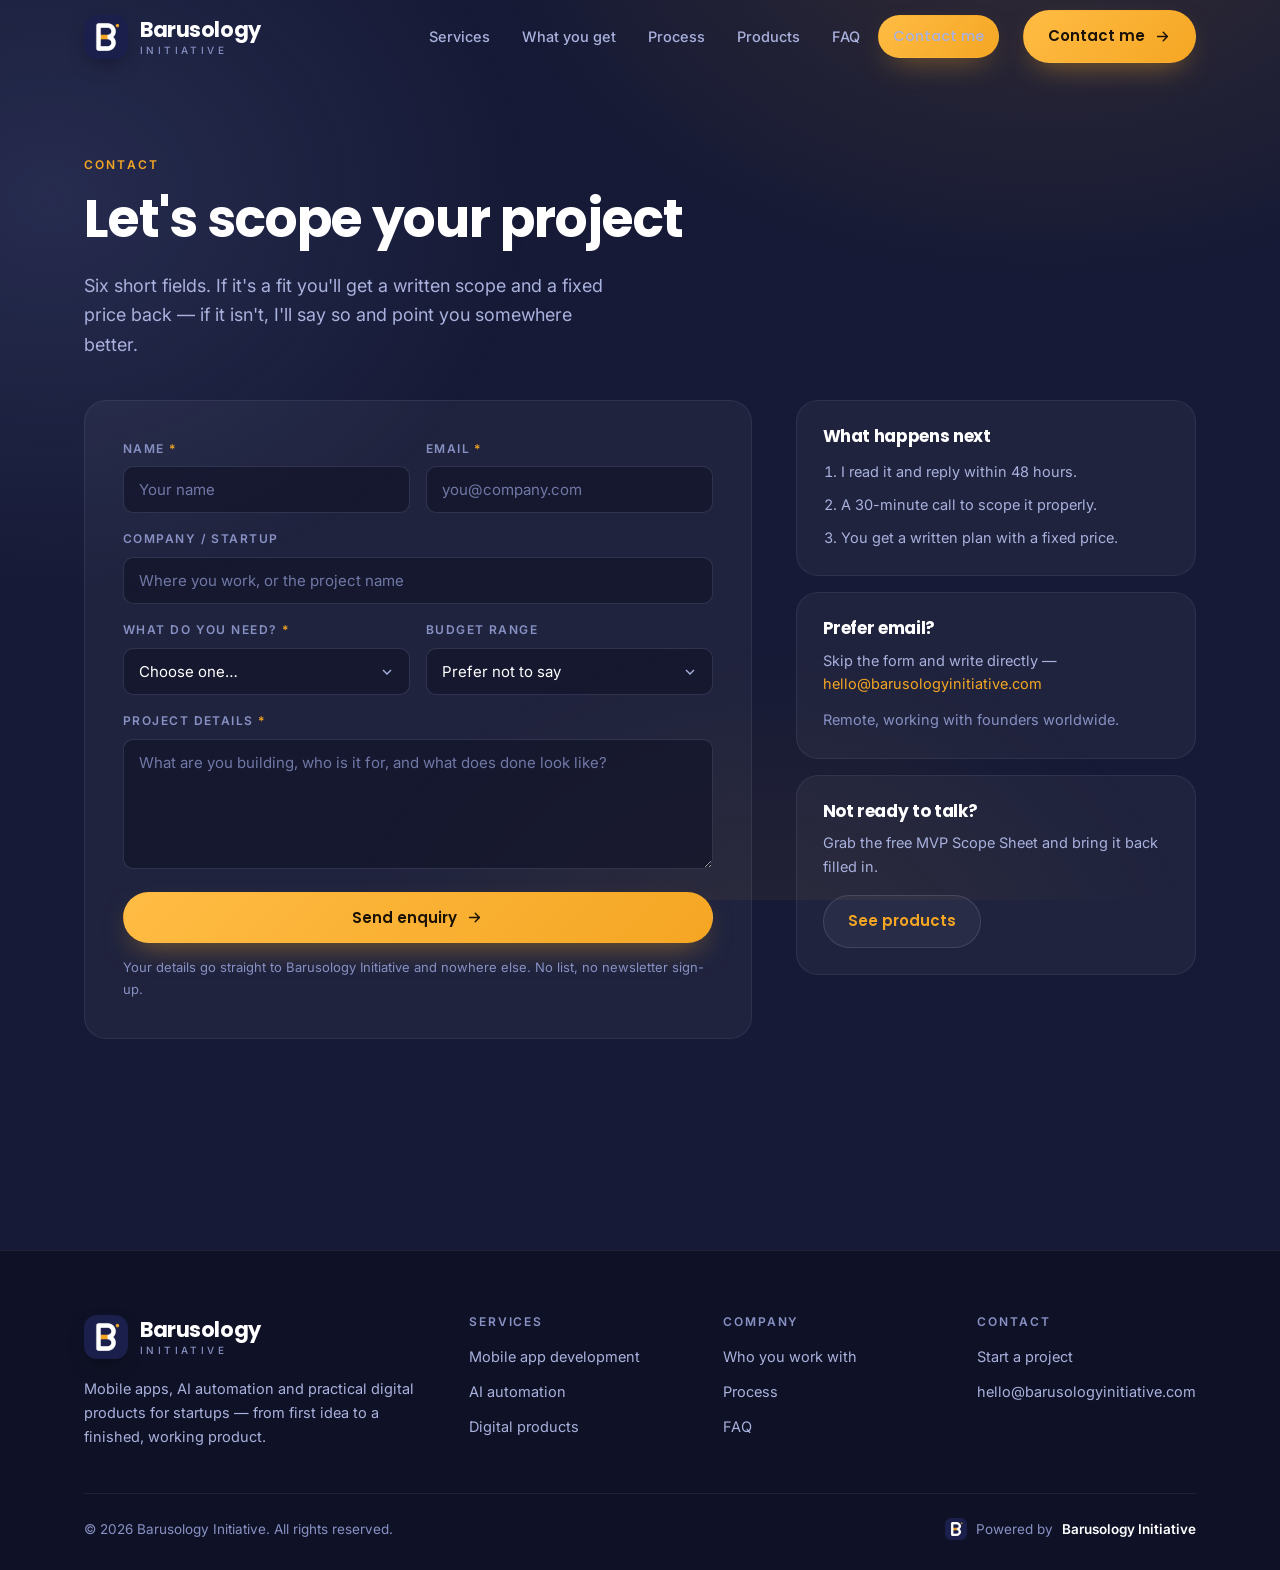
==== contact.html @ 247b2df2 "Add Barusology Initiative marketing site Static HTML/CSS/JS so it can be served from the repo with n" ====
<!doctype html>
<html lang="en">
    <head>
        <meta charset="utf-8" />
        <meta name="viewport" content="width=device-width, initial-scale=1" />
        <title>Contact — Barusology Initiative</title>
        <meta
            name="description"
            content="Tell Barusology Initiative what you're building. Mobile apps, AI automation and digital products — a reply within 48 hours."
        />
        <link rel="icon" type="image/png" sizes="32x32" href="assets/favicon-32.png" />
        <link rel="icon" type="image/png" sizes="64x64" href="assets/favicon-64.png" />
        <link rel="apple-touch-icon" sizes="180x180" href="assets/apple-touch-icon.png" />
        <link rel="preconnect" href="https://fonts.googleapis.com" />
        <link rel="preconnect" href="https://fonts.gstatic.com" crossorigin />
        <link
            href="https://fonts.googleapis.com/css2?family=Poppins:wght@500;600;700&family=Inter:wght@400;500;600&display=swap"
            rel="stylesheet"
        />
        <link rel="stylesheet" href="css/style.css" />
    </head>
    <body>
        <header class="site-header">
            <div class="container header-inner">
                <a class="logo" href="index.html" aria-label="Barusology Initiative home">
                    <span class="logo-mark" aria-hidden="true"></span>
                    <span class="logo-text"><b>Barusology</b><span>Initiative</span></span>
                </a>

                <nav class="nav" id="nav">
                    <a href="index.html#services">Services</a>
                    <a href="index.html#results">What you get</a>
                    <a href="index.html#process">Process</a>
                    <a href="index.html#products">Products</a>
                    <a href="index.html#faq">FAQ</a>
                    <a class="btn btn-primary" href="contact.html">Contact me</a>
                </nav>

                <a class="btn btn-primary header-cta" href="contact.html">
                    Contact me
                    <svg viewBox="0 0 24 24" fill="none" stroke="currentColor" stroke-width="2" stroke-linecap="round" stroke-linejoin="round"><path d="M5 12h14M13 6l6 6-6 6" /></svg>
                </a>

                <button class="nav-toggle" id="nav-toggle" aria-expanded="false" aria-controls="nav" aria-label="Open menu">
                    <svg viewBox="0 0 24 24" fill="none" stroke="currentColor" stroke-width="2" stroke-linecap="round"><path d="M4 7h16M4 12h16M4 17h16" /></svg>
                </button>
            </div>
        </header>

        <main>
            <section class="page-head">
                <div class="container">
                    <span class="kicker">Contact</span>
                    <h1 style="font-size: clamp(32px, 5vw, 52px); margin-top: 14px">
                        Let's scope your project
                    </h1>
                    <p class="hero-sub">
                        Six short fields. If it's a fit you'll get a written scope and a fixed price
                        back — if it isn't, I'll say so and point you somewhere better.
                    </p>
                </div>
            </section>

            <section class="section" style="padding-top: 40px">
                <div class="container contact-grid">
                    <!-- ---------------- form ---------------- -->
                    <div class="form-card reveal">
                        <div class="form-status" id="form-status" role="status" aria-live="polite">
                            <svg viewBox="0 0 24 24" fill="none" stroke="currentColor" stroke-width="2" stroke-linecap="round" stroke-linejoin="round"><circle cx="12" cy="12" r="9" /><path d="M12 8v4M12 16h.01" /></svg>
                            <span></span>
                        </div>

                        <form id="contact-form" novalidate>
                            <div class="field-row">
                                <div class="field">
                                    <label for="name">Name <span class="req">*</span></label>
                                    <input class="input" id="name" name="name" type="text" autocomplete="name" placeholder="Your name" data-required />
                                    <span class="err">Please add your name.</span>
                                </div>
                                <div class="field">
                                    <label for="email">Email <span class="req">*</span></label>
                                    <input class="input" id="email" name="email" type="email" autocomplete="email" placeholder="you@company.com" data-required />
                                    <span class="err">A valid email, so I can reply.</span>
                                </div>
                            </div>

                            <div class="field">
                                <label for="company">Company / startup</label>
                                <input class="input" id="company" name="company" type="text" autocomplete="organization" placeholder="Where you work, or the project name" />
                            </div>

                            <div class="field-row">
                                <div class="field">
                                    <label for="service">What do you need? <span class="req">*</span></label>
                                    <select class="select" id="service" name="service" data-required>
                                        <option value="">Choose one…</option>
                                        <option>Mobile app development</option>
                                        <option>AI automation</option>
                                        <option>Digital product (guide / template)</option>
                                        <option>More than one of these</option>
                                        <option>Something else</option>
                                    </select>
                                    <span class="err">Pick the closest match.</span>
                                </div>
                                <div class="field">
                                    <label for="budget">Budget range</label>
                                    <select class="select" id="budget" name="budget">
                                        <option value="">Prefer not to say</option>
                                        <option>Under $2k</option>
                                        <option>$2k – $5k</option>
                                        <option>$5k – $15k</option>
                                        <option>$15k+</option>
                                    </select>
                                </div>
                            </div>

                            <div class="field">
                                <label for="message">Project details <span class="req">*</span></label>
                                <textarea class="textarea" id="message" name="message" placeholder="What are you building, who is it for, and what does done look like?" data-required></textarea>
                                <span class="err">A few sentences is plenty.</span>
                            </div>

                            <button class="btn btn-primary" type="submit" style="width: 100%; justify-content: center">
                                Send enquiry
                                <svg viewBox="0 0 24 24" fill="none" stroke="currentColor" stroke-width="2" stroke-linecap="round" stroke-linejoin="round"><path d="M5 12h14M13 6l6 6-6 6" /></svg>
                            </button>

                            <p class="form-note">
                                Your details go straight to Barusology Initiative and nowhere else.
                                No list, no newsletter sign-up.
                            </p>
                        </form>
                    </div>

                    <!-- ---------------- aside ---------------- -->
                    <aside>
                        <div class="aside-card reveal" style="--d: .08s">
                            <h3>What happens next</h3>
                            <ol>
                                <li>I read it and reply within 48 hours.</li>
                                <li>A 30-minute call to scope it properly.</li>
                                <li>You get a written plan with a fixed price.</li>
                            </ol>
                        </div>

                        <div class="aside-card reveal" style="--d: .16s">
                            <h3>Prefer email?</h3>
                            <p style="font-size: 14.5px; margin-top: 10px">
                                Skip the form and write directly —
                                <a href="mailto:hello@barusologyinitiative.com">hello@barusologyinitiative.com</a>
                            </p>
                            <p style="font-size: 14.5px; margin-top: 12px; color: var(--ink-3)">
                                Remote, working with founders worldwide.
                            </p>
                        </div>

                        <div class="aside-card reveal" style="--d: .24s">
                            <h3>Not ready to talk?</h3>
                            <p style="font-size: 14.5px; margin-top: 10px">
                                Grab the free MVP Scope Sheet and bring it back filled in.
                            </p>
                            <a class="btn btn-ghost" href="index.html#products" style="margin-top: 16px">See products</a>
                        </div>
                    </aside>
                </div>
            </section>
        </main>

        <footer class="site-footer">
            <div class="container">
                <div class="footer-grid">
                    <div class="footer-brand">
                        <a class="logo" href="index.html">
                            <span class="logo-mark" aria-hidden="true"></span>
                            <span class="logo-text"><b>Barusology</b><span>Initiative</span></span>
                        </a>
                        <p>
                            Mobile apps, AI automation and practical digital products for startups —
                            from first idea to a finished, working product.
                        </p>
                    </div>

                    <div class="footer-col">
                        <h4>Services</h4>
                        <ul>
                            <li><a href="index.html#services">Mobile app development</a></li>
                            <li><a href="index.html#services">AI automation</a></li>
                            <li><a href="index.html#products">Digital products</a></li>
                        </ul>
                    </div>

                    <div class="footer-col">
                        <h4>Company</h4>
                        <ul>
                            <li><a href="index.html#founder">Who you work with</a></li>
                            <li><a href="index.html#process">Process</a></li>
                            <li><a href="index.html#faq">FAQ</a></li>
                        </ul>
                    </div>

                    <div class="footer-col">
                        <h4>Contact</h4>
                        <ul>
                            <li><a href="contact.html">Start a project</a></li>
                            <li><a href="mailto:hello@barusologyinitiative.com">hello@barusologyinitiative.com</a></li>
                        </ul>
                    </div>
                </div>

                <div class="footer-bottom">
                    <span>© <span data-year>2026</span> Barusology Initiative. All rights reserved.</span>
                    <span class="powered">
                        <i aria-hidden="true"></i>
                        Powered by <b>Barusology Initiative</b>
                    </span>
                </div>
            </div>
        </footer>

        <script type="module" src="js/main.js"></script>
    </body>
</html>
---- css/style.css ----
/* ============================================================
   Barusology Initiative — design system
   Palette derived from the brand art:
   navy field + amber accent chips + periwinkle secondary text.
   ============================================================ */

:root {
    /* fields */
    --navy-950: #0f1226;
    --navy-900: #161a36;
    --navy-850: #1c2144;
    --navy-800: #252b57;

    /* ink — ink-3 is tuned to clear WCAG AA (5.1:1) on the lightest navy
       surface, not just the page background */
    --ink-1: #ffffff;
    --ink-2: #a9b1dd;
    --ink-3: #8891c4;

    /* brand accent */
    --amber: #f5a623;
    --amber-400: #ffbc44;
    --amber-ink: #1b1206;

    /* surfaces & lines */
    --glass: rgba(255, 255, 255, 0.045);
    --glass-2: rgba(255, 255, 255, 0.075);
    --line: rgba(169, 177, 221, 0.18);
    --line-soft: rgba(169, 177, 221, 0.1);

    /* type */
    --display: "Poppins", "Segoe UI", sans-serif;
    --body: "Inter", "Segoe UI", sans-serif;

    /* geometry */
    --maxw: 1160px;
    --r-sm: 10px;
    --r: 16px;
    --r-lg: 22px;
    --ease: cubic-bezier(0.16, 1, 0.3, 1);
    --shadow: 0 30px 70px -34px rgba(0, 0, 0, 0.75);
    --header-h: 74px;
}

* {
    box-sizing: border-box;
}

html {
    scroll-behavior: smooth;
    scroll-padding-top: calc(var(--header-h) + 24px);
    /* on <html> rather than <body>: overflow on body turns it into its own
       scroll container and breaks window.scrollTo / scroll-behavior */
    overflow-x: hidden;
}

body {
    margin: 0;
    background: var(--navy-900);
    color: var(--ink-2);
    font-family: var(--body);
    font-size: 16px;
    line-height: 1.65;
    -webkit-font-smoothing: antialiased;
}

/* ambient field: two soft amber/periwinkle blooms, fixed behind everything */
body::before {
    content: "";
    position: fixed;
    inset: 0;
    z-index: 0;
    pointer-events: none;
    background:
        radial-gradient(
            58rem 40rem at 82% -12%,
            rgba(245, 166, 35, 0.13),
            transparent 62%
        ),
        radial-gradient(
            50rem 42rem at 4% 22%,
            rgba(107, 118, 181, 0.2),
            transparent 60%
        ),
        radial-gradient(
            44rem 34rem at 60% 108%,
            rgba(245, 166, 35, 0.07),
            transparent 62%
        );
}

main,
header,
footer {
    position: relative;
    z-index: 1;
}

h1,
h2,
h3,
h4 {
    font-family: var(--display);
    color: var(--ink-1);
    font-weight: 700;
    letter-spacing: -0.02em;
    line-height: 1.12;
    margin: 0;
}

p {
    margin: 0;
}

a {
    color: inherit;
    text-decoration: none;
}

img {
    display: block;
    max-width: 100%;
}

.container {
    width: 100%;
    max-width: var(--maxw);
    margin-inline: auto;
    padding-inline: 24px;
}

.kicker {
    font-family: var(--body);
    font-size: 12px;
    font-weight: 600;
    letter-spacing: 0.18em;
    text-transform: uppercase;
    color: var(--amber);
}

.section {
    padding-block: clamp(72px, 9vw, 116px);
}

.section-head {
    max-width: 640px;
    margin-bottom: clamp(36px, 5vw, 56px);
}

.section-head h2 {
    font-size: clamp(28px, 4.4vw, 42px);
    margin-top: 14px;
}

.section-head p {
    margin-top: 16px;
    font-size: 17px;
}

.rule {
    width: 56px;
    height: 4px;
    border-radius: 99px;
    background: linear-gradient(90deg, var(--amber), var(--amber-400));
    margin-top: 22px;
}

/* ---------------- buttons ---------------- */
.btn {
    display: inline-flex;
    align-items: center;
    gap: 9px;
    font-family: var(--display);
    font-weight: 600;
    font-size: 15px;
    padding: 13px 24px;
    border-radius: 99px;
    border: 1px solid transparent;
    cursor: pointer;
    transition:
        transform 0.25s var(--ease),
        box-shadow 0.25s var(--ease),
        background 0.25s var(--ease),
        border-color 0.25s var(--ease);
    white-space: nowrap;
}

.btn-primary {
    background: linear-gradient(135deg, var(--amber-400), var(--amber));
    color: var(--amber-ink);
    box-shadow: 0 12px 30px -12px rgba(245, 166, 35, 0.55);
}

.btn-primary:hover {
    transform: translateY(-2px);
    box-shadow: 0 18px 40px -14px rgba(245, 166, 35, 0.7);
}

.btn-ghost {
    background: var(--glass);
    color: var(--ink-1);
    border-color: var(--line);
}

.btn-ghost:hover {
    background: var(--glass-2);
    border-color: rgba(169, 177, 221, 0.34);
    transform: translateY(-2px);
}

.btn svg {
    width: 17px;
    height: 17px;
}

/* ---------------- header ---------------- */
.site-header {
    position: sticky;
    top: 0;
    z-index: 60;
    height: var(--header-h);
    display: flex;
    align-items: center;
    border-bottom: 1px solid transparent;
    transition:
        background 0.3s var(--ease),
        border-color 0.3s var(--ease),
        backdrop-filter 0.3s var(--ease);
}

.site-header.is-stuck {
    background: rgba(22, 26, 54, 0.82);
    backdrop-filter: blur(16px);
    border-bottom-color: var(--line-soft);
}

.header-inner {
    display: flex;
    align-items: center;
    gap: 24px;
    width: 100%;
}

/* logo lockup — mirrors the banner: white tile mark + white wordmark */
.logo {
    display: flex;
    align-items: center;
    gap: 12px;
    margin-right: auto;
}

.logo-mark {
    width: 44px;
    height: 44px;
    border-radius: 13px;
    /* logo-tile.png is pre-cropped to the navy tile with transparent corners
       (assets/icon-512.png has a white field that would show in a tab) */
    background: url("../assets/logo-tile.png") center / cover no-repeat;
    box-shadow: 0 8px 22px -10px rgba(0, 0, 0, 0.7);
    flex-shrink: 0;
}

.logo-text {
    display: flex;
    flex-direction: column;
    line-height: 1;
}

.logo-text b {
    font-family: var(--display);
    font-size: 21px;
    font-weight: 700;
    color: var(--ink-1);
    letter-spacing: -0.02em;
}

.logo-text span {
    font-size: 10px;
    font-weight: 500;
    letter-spacing: 0.34em;
    text-transform: uppercase;
    color: var(--ink-3);
    margin-top: 5px;
}

.nav {
    display: flex;
    align-items: center;
    gap: 4px;
}

.nav a {
    position: relative;
    padding: 9px 14px;
    font-size: 14.5px;
    font-weight: 500;
    color: var(--ink-2);
    border-radius: 99px;
    transition: color 0.2s ease;
}

.nav a:hover {
    color: var(--ink-1);
}

.nav a::after {
    content: "";
    position: absolute;
    left: 14px;
    right: 14px;
    bottom: 3px;
    height: 2px;
    border-radius: 99px;
    background: var(--amber);
    transform: scaleX(0);
    transform-origin: left;
    transition: transform 0.3s var(--ease);
}

.nav a:hover::after {
    transform: scaleX(1);
}

.nav-toggle {
    display: none;
    width: 44px;
    height: 44px;
    border-radius: var(--r-sm);
    background: var(--glass);
    border: 1px solid var(--line);
    color: var(--ink-1);
    cursor: pointer;
    align-items: center;
    justify-content: center;
}

.nav-toggle svg {
    width: 20px;
    height: 20px;
}

/* ---------------- hero ---------------- */
.hero {
    padding-top: clamp(48px, 6vw, 76px);
    padding-bottom: clamp(64px, 7vw, 96px);
}

.hero-grid {
    display: grid;
    grid-template-columns: 1.08fr 0.92fr;
    gap: clamp(32px, 5vw, 64px);
    align-items: center;
}

.hero h1 {
    font-size: clamp(34px, 5.4vw, 58px);
    margin-top: 20px;
}

.hero-sub {
    font-size: 18px;
    max-width: 34rem;
    margin-top: 22px;
}

.hero-cta {
    display: flex;
    flex-wrap: wrap;
    gap: 12px;
    margin-top: 32px;
}

.hero-trust {
    display: flex;
    flex-wrap: wrap;
    gap: 10px 22px;
    margin-top: 34px;
    padding-top: 26px;
    border-top: 1px solid var(--line-soft);
    font-size: 13.5px;
    color: var(--ink-3);
}

.hero-trust span {
    display: inline-flex;
    align-items: center;
    gap: 8px;
}

.hero-trust svg {
    width: 15px;
    height: 15px;
    color: var(--amber);
    flex-shrink: 0;
}

/* hero right column — the banner's stacked-card motif, rebuilt live */
.hero-stack {
    display: flex;
    flex-direction: column;
    gap: 16px;
}

.stack-card {
    display: flex;
    align-items: center;
    gap: 18px;
    padding: 20px 22px;
    border-radius: var(--r);
    background: var(--glass);
    border: 1px solid var(--line-soft);
    backdrop-filter: blur(10px);
    transition:
        transform 0.35s var(--ease),
        border-color 0.35s var(--ease),
        background 0.35s var(--ease);
}

.stack-card:hover {
    transform: translateX(6px);
    border-color: rgba(245, 166, 35, 0.4);
    background: var(--glass-2);
}

.chip {
    width: 48px;
    height: 48px;
    border-radius: 50%;
    display: grid;
    place-items: center;
    background: linear-gradient(140deg, var(--amber-400), var(--amber));
    color: var(--amber-ink);
    flex-shrink: 0;
    box-shadow: 0 10px 24px -12px rgba(245, 166, 35, 0.8);
}

.chip svg {
    width: 22px;
    height: 22px;
}

.stack-card h3 {
    font-size: 17px;
}

.stack-card p {
    font-size: 14px;
    color: var(--ink-3);
    margin-top: 3px;
}

/* ---------------- animated headline ---------------- */
.line {
    display: block;
    overflow: hidden;
}

.line > i {
    display: block;
    font-style: normal;
    transform: translateY(105%);
    animation: line-in 0.62s var(--ease) forwards;
}

.line:nth-child(2) > i {
    animation-delay: 0.09s;
}
.line:nth-child(3) > i {
    animation-delay: 0.18s;
}

@keyframes line-in {
    to {
        transform: translateY(0);
    }
}

/* the three service phrases the amber sweeps through, in turn */
.hl {
    background-image: linear-gradient(
        100deg,
        var(--hl-idle) 0%,
        var(--hl-idle) 40%,
        var(--amber) 48%,
        var(--amber-400) 53%,
        var(--hl-idle) 61%,
        var(--hl-idle) 100%
    );
    background-size: 240% 100%;
    background-position: 130% 0;
    -webkit-background-clip: text;
    background-clip: text;
    color: transparent;
    animation: sweep 8.4s var(--ease) infinite;
    animation-delay: var(--sweep-delay, 0s);
}

@keyframes sweep {
    0%,
    6% {
        background-position: 130% 0;
    }
    30%,
    100% {
        background-position: -60% 0;
    }
}

.hl-1 {
    --sweep-delay: 0.9s;
    --hl-idle: #dfe4ff;
}
.hl-2 {
    --sweep-delay: 3.7s;
    --hl-idle: #dfe4ff;
}
.hl-3 {
    --sweep-delay: 6.1s;
    --hl-idle: #dfe4ff;
}

/* ---------------- cards / grids ---------------- */
.grid-3 {
    display: grid;
    grid-template-columns: repeat(3, 1fr);
    gap: 20px;
}

.card {
    position: relative;
    padding: 30px 28px;
    border-radius: var(--r-lg);
    background: var(--glass);
    border: 1px solid var(--line-soft);
    overflow: hidden;
    transition:
        transform 0.4s var(--ease),
        border-color 0.4s var(--ease),
        background 0.4s var(--ease);
}

/* amber wash that follows the cursor, like the iexpenses spotlight */
.card::before {
    content: "";
    position: absolute;
    inset: -1px;
    background: radial-gradient(
        20rem 20rem at var(--spot-x, 50%) var(--spot-y, 0%),
        rgba(245, 166, 35, 0.14),
        transparent 62%
    );
    opacity: 0;
    transition: opacity 0.35s ease;
    pointer-events: none;
}

.card:hover {
    transform: translateY(-6px);
    border-color: rgba(245, 166, 35, 0.34);
    background: var(--glass-2);
}

.card:hover::before {
    opacity: 1;
}

.card > * {
    position: relative;
}

.card h3 {
    font-size: 20px;
    margin-top: 20px;
}

.card p {
    margin-top: 12px;
    font-size: 15px;
}

.card ul {
    list-style: none;
    padding: 0;
    margin: 20px 0 0;
    display: grid;
    gap: 9px;
    font-size: 14.5px;
}

.card ul li {
    display: flex;
    gap: 10px;
    align-items: flex-start;
    color: var(--ink-2);
}

.card ul svg {
    width: 16px;
    height: 16px;
    color: var(--amber);
    flex-shrink: 0;
    margin-top: 4px;
}

/* ---------------- results ---------------- */
.results {
    background: var(--navy-850);
    border-block: 1px solid var(--line-soft);
}

.grid-4 {
    display: grid;
    grid-template-columns: repeat(4, 1fr);
    gap: 20px;
}

.stat {
    padding: 26px 24px;
    border-radius: var(--r);
    background: rgba(255, 255, 255, 0.03);
    border: 1px solid var(--line-soft);
}

.stat b {
    display: block;
    font-family: var(--display);
    font-size: clamp(32px, 4vw, 44px);
    font-weight: 700;
    color: var(--amber);
    line-height: 1;
    font-variant-numeric: tabular-nums;
}

.stat span {
    display: block;
    margin-top: 12px;
    font-size: 14.5px;
    color: var(--ink-2);
}

/* ---------------- founder ---------------- */
.founder-grid {
    display: grid;
    grid-template-columns: 300px 1fr;
    gap: clamp(28px, 4vw, 52px);
    align-items: center;
}

.portrait {
    aspect-ratio: 4 / 5;
    border-radius: var(--r-lg);
    background:
        linear-gradient(160deg, rgba(245, 166, 35, 0.22), transparent 58%),
        var(--navy-800);
    border: 1px solid var(--line);
    display: grid;
    place-items: center;
    position: relative;
    overflow: hidden;
}

.portrait b {
    font-family: var(--display);
    font-size: 62px;
    color: rgba(255, 255, 255, 0.9);
    letter-spacing: -0.03em;
}

.portrait small {
    position: absolute;
    bottom: 16px;
    font-size: 11px;
    letter-spacing: 0.12em;
    text-transform: uppercase;
    color: var(--ink-3);
}

.founder-grid h2 {
    font-size: clamp(26px, 3.6vw, 38px);
    margin-top: 14px;
}

.founder-grid blockquote {
    margin: 22px 0 0;
    padding-left: 20px;
    border-left: 3px solid var(--amber);
    font-size: 16.5px;
    color: var(--ink-1);
    font-style: italic;
}

/* ---------------- process ---------------- */
.steps {
    display: grid;
    grid-template-columns: repeat(3, 1fr);
    gap: 20px;
    counter-reset: step;
}

.step {
    padding: 28px 26px;
    border-radius: var(--r-lg);
    border: 1px solid var(--line-soft);
    background: var(--glass);
    position: relative;
}

.step b {
    display: inline-grid;
    place-items: center;
    width: 42px;
    height: 42px;
    border-radius: 12px;
    font-family: var(--display);
    font-size: 16px;
    color: var(--amber);
    background: rgba(245, 166, 35, 0.12);
    border: 1px solid rgba(245, 166, 35, 0.3);
}

.step h3 {
    font-size: 19px;
    margin-top: 18px;
}

.step p {
    margin-top: 10px;
    font-size: 15px;
}

/* ---------------- products ---------------- */
.product .top {
    display: flex;
    align-items: center;
    justify-content: space-between;
    gap: 14px;
}

.badge {
    font-size: 11px;
    font-weight: 600;
    letter-spacing: 0.1em;
    text-transform: uppercase;
    padding: 5px 11px;
    border-radius: 99px;
    color: var(--amber);
    background: rgba(245, 166, 35, 0.12);
    border: 1px solid rgba(245, 166, 35, 0.28);
}

.price {
    font-family: var(--display);
    font-size: 22px;
    font-weight: 700;
    color: var(--ink-1);
}

.price s {
    font-size: 14px;
    font-weight: 400;
    color: var(--ink-3);
    margin-left: 6px;
}

/* ---------------- faq ---------------- */
.faq {
    max-width: 780px;
    margin-inline: auto;
    display: grid;
    gap: 12px;
}

details {
    border-radius: var(--r);
    background: var(--glass);
    border: 1px solid var(--line-soft);
    overflow: hidden;
    transition: border-color 0.25s ease;
}

details[open] {
    border-color: rgba(245, 166, 35, 0.32);
}

summary {
    list-style: none;
    cursor: pointer;
    padding: 20px 22px;
    display: flex;
    align-items: center;
    justify-content: space-between;
    gap: 18px;
    font-family: var(--display);
    font-weight: 600;
    font-size: 16px;
    color: var(--ink-1);
}

summary::-webkit-details-marker {
    display: none;
}

summary svg {
    width: 18px;
    height: 18px;
    color: var(--amber);
    flex-shrink: 0;
    transition: transform 0.3s var(--ease);
}

details[open] summary svg {
    transform: rotate(45deg);
}

.faq-body {
    padding: 0 22px 22px;
    font-size: 15.5px;
}

/* ---------------- cta band ---------------- */
.cta-band {
    border-radius: var(--r-lg);
    padding: clamp(34px, 5vw, 56px);
    text-align: center;
    background:
        radial-gradient(
            40rem 20rem at 50% 0%,
            rgba(245, 166, 35, 0.16),
            transparent 70%
        ),
        var(--navy-850);
    border: 1px solid var(--line);
}

.cta-band h2 {
    font-size: clamp(26px, 4vw, 40px);
}

.cta-band p {
    margin: 16px auto 0;
    max-width: 34rem;
}

.cta-band .btn {
    margin-top: 28px;
}

/* ---------------- footer ---------------- */
.site-footer {
    margin-top: clamp(64px, 8vw, 96px);
    border-top: 1px solid var(--line-soft);
    background: var(--navy-950);
    padding: clamp(44px, 6vw, 64px) 0 30px;
}

.footer-grid {
    display: grid;
    grid-template-columns: 1.6fr 1fr 1fr 1fr;
    gap: 36px;
}

.footer-brand p {
    margin-top: 18px;
    font-size: 14.5px;
    max-width: 22rem;
}

.footer-col h4 {
    font-family: var(--body);
    font-size: 12px;
    font-weight: 600;
    letter-spacing: 0.16em;
    text-transform: uppercase;
    color: var(--ink-3);
}

.footer-col ul {
    list-style: none;
    padding: 0;
    margin: 16px 0 0;
    display: grid;
    gap: 11px;
    font-size: 14.5px;
}

.footer-col a:hover {
    color: var(--amber);
}

.footer-bottom {
    margin-top: 44px;
    padding-top: 24px;
    border-top: 1px solid var(--line-soft);
    display: flex;
    flex-wrap: wrap;
    align-items: center;
    justify-content: space-between;
    gap: 14px;
    font-size: 13.5px;
    color: var(--ink-3);
}

/* the required attribution line */
.powered {
    display: inline-flex;
    align-items: center;
    gap: 9px;
}

.powered i {
    width: 22px;
    height: 22px;
    border-radius: 6px;
    background: url("../assets/logo-tile.png") center / cover no-repeat;
    font-style: normal;
}

.powered b {
    color: var(--ink-1);
    font-weight: 600;
}

/* ---------------- contact page ---------------- */
.page-head {
    padding-top: clamp(48px, 6vw, 76px);
}

.contact-grid {
    display: grid;
    grid-template-columns: 1.25fr 0.75fr;
    gap: clamp(24px, 4vw, 44px);
    align-items: start;
}

.form-card {
    padding: clamp(26px, 4vw, 38px);
    border-radius: var(--r-lg);
    background: var(--glass);
    border: 1px solid var(--line-soft);
}

.field-row {
    display: grid;
    grid-template-columns: 1fr 1fr;
    gap: 16px;
}

.field {
    display: block;
    margin-bottom: 16px;
}

.field label {
    display: block;
    font-size: 12px;
    font-weight: 600;
    letter-spacing: 0.12em;
    text-transform: uppercase;
    color: var(--ink-3);
    margin-bottom: 8px;
}

.field .req {
    color: var(--amber);
}

.input,
.select,
.textarea {
    width: 100%;
    padding: 13px 15px;
    border-radius: var(--r-sm);
    background: rgba(15, 18, 38, 0.6);
    border: 1px solid var(--line);
    color: var(--ink-1);
    font-family: var(--body);
    font-size: 15px;
    transition:
        border-color 0.2s ease,
        box-shadow 0.2s ease;
}

.textarea {
    min-height: 130px;
    resize: vertical;
}

.input:focus,
.select:focus,
.textarea:focus {
    outline: none;
    border-color: var(--amber);
    box-shadow: 0 0 0 3px rgba(245, 166, 35, 0.16);
}

.input::placeholder,
.textarea::placeholder {
    color: rgba(136, 145, 196, 0.8);
}

.select {
    appearance: none;
    background-image: url("data:image/svg+xml,%3Csvg xmlns='http://www.w3.org/2000/svg' viewBox='0 0 24 24' fill='none' stroke='%23a9b1dd' stroke-width='2'%3E%3Cpath d='M6 9l6 6 6-6'/%3E%3C/svg%3E");
    background-repeat: no-repeat;
    background-position: right 14px center;
    background-size: 16px;
    padding-right: 40px;
}

.field.invalid .input,
.field.invalid .select,
.field.invalid .textarea {
    border-color: #ff6b8a;
}

.err {
    display: none;
    margin-top: 6px;
    font-size: 12.5px;
    color: #ff9ab0;
}

.field.invalid .err {
    display: block;
}

.form-note {
    margin-top: 14px;
    font-size: 13px;
    color: var(--ink-3);
}

/* status banner shown after submit */
.form-status {
    display: none;
    gap: 12px;
    align-items: flex-start;
    margin-bottom: 22px;
    padding: 15px 17px;
    border-radius: var(--r-sm);
    font-size: 14.5px;
    border: 1px solid;
}

.form-status.show {
    display: flex;
}

.form-status.ok {
    color: #8ff0c4;
    background: rgba(0, 255, 157, 0.07);
    border-color: rgba(0, 255, 157, 0.28);
}

.form-status.warn {
    color: #ffd79a;
    background: rgba(245, 166, 35, 0.08);
    border-color: rgba(245, 166, 35, 0.3);
}

.form-status.bad {
    color: #ffb3c4;
    background: rgba(255, 107, 138, 0.08);
    border-color: rgba(255, 107, 138, 0.3);
}

.form-status svg {
    width: 18px;
    height: 18px;
    flex-shrink: 0;
    margin-top: 2px;
}

.is-busy .btn-primary {
    opacity: 0.65;
    pointer-events: none;
}

.aside-card {
    padding: 26px;
    border-radius: var(--r-lg);
    background: var(--glass);
    border: 1px solid var(--line-soft);
    margin-bottom: 16px;
}

.aside-card h3 {
    font-size: 17px;
}

.aside-card ol {
    margin: 14px 0 0;
    padding-left: 18px;
    font-size: 14.5px;
    display: grid;
    gap: 9px;
}

.aside-card a {
    color: var(--amber);
}

.aside-card a:hover {
    text-decoration: underline;
}

/* ---------------- scroll reveal ---------------- */
.reveal {
    opacity: 0;
    transform: translateY(22px);
    transition:
        opacity 0.7s var(--ease),
        transform 0.7s var(--ease);
    transition-delay: var(--d, 0s);
}

.reveal.in {
    opacity: 1;
    transform: none;
}

/* ---------------- responsive ---------------- */
@media (max-width: 1000px) {
    .hero-grid,
    .contact-grid {
        grid-template-columns: 1fr;
    }
    .grid-4 {
        grid-template-columns: repeat(2, 1fr);
    }
    .footer-grid {
        grid-template-columns: 1fr 1fr;
        gap: 30px;
    }
    .founder-grid {
        grid-template-columns: 220px 1fr;
    }
}

@media (max-width: 760px) {
    .nav {
        position: fixed;
        inset: var(--header-h) 0 auto 0;
        flex-direction: column;
        align-items: stretch;
        gap: 2px;
        padding: 16px 24px 24px;
        background: rgba(15, 18, 38, 0.97);
        backdrop-filter: blur(18px);
        border-bottom: 1px solid var(--line);
        transform: translateY(-12px);
        opacity: 0;
        visibility: hidden;
        transition:
            opacity 0.25s var(--ease),
            transform 0.25s var(--ease),
            visibility 0.25s;
    }
    .nav.open {
        opacity: 1;
        visibility: visible;
        transform: none;
    }
    .nav a {
        padding: 13px 8px;
        font-size: 16px;
        border-bottom: 1px solid var(--line-soft);
        border-radius: 0;
    }
    .nav a::after {
        display: none;
    }
    .nav .btn {
        margin-top: 14px;
        justify-content: center;
    }
    .header-cta {
        display: none;
    }
    .nav-toggle {
        display: grid;
    }
    .grid-3,
    .steps {
        grid-template-columns: 1fr;
    }
    .field-row {
        grid-template-columns: 1fr;
        gap: 0;
    }
    .founder-grid {
        grid-template-columns: 1fr;
    }
    .portrait {
        max-width: 220px;
    }
}

@media (max-width: 520px) {
    .grid-4 {
        grid-template-columns: 1fr;
    }
    .footer-grid {
        grid-template-columns: 1fr;
    }
    .logo-text b {
        font-size: 18px;
    }
}

/* ---------------- reduced motion ---------------- */
@media (prefers-reduced-motion: reduce) {
    html {
        scroll-behavior: auto;
    }
    .line > i {
        transform: none;
        animation: none;
    }
    .hl {
        animation: none;
        background: none;
        -webkit-background-clip: border-box;
        background-clip: border-box;
        color: #dfe4ff;
    }
    .reveal {
        opacity: 1;
        transform: none;
        transition: none;
    }
    * {
        transition-duration: 0.01ms !important;
    }
}
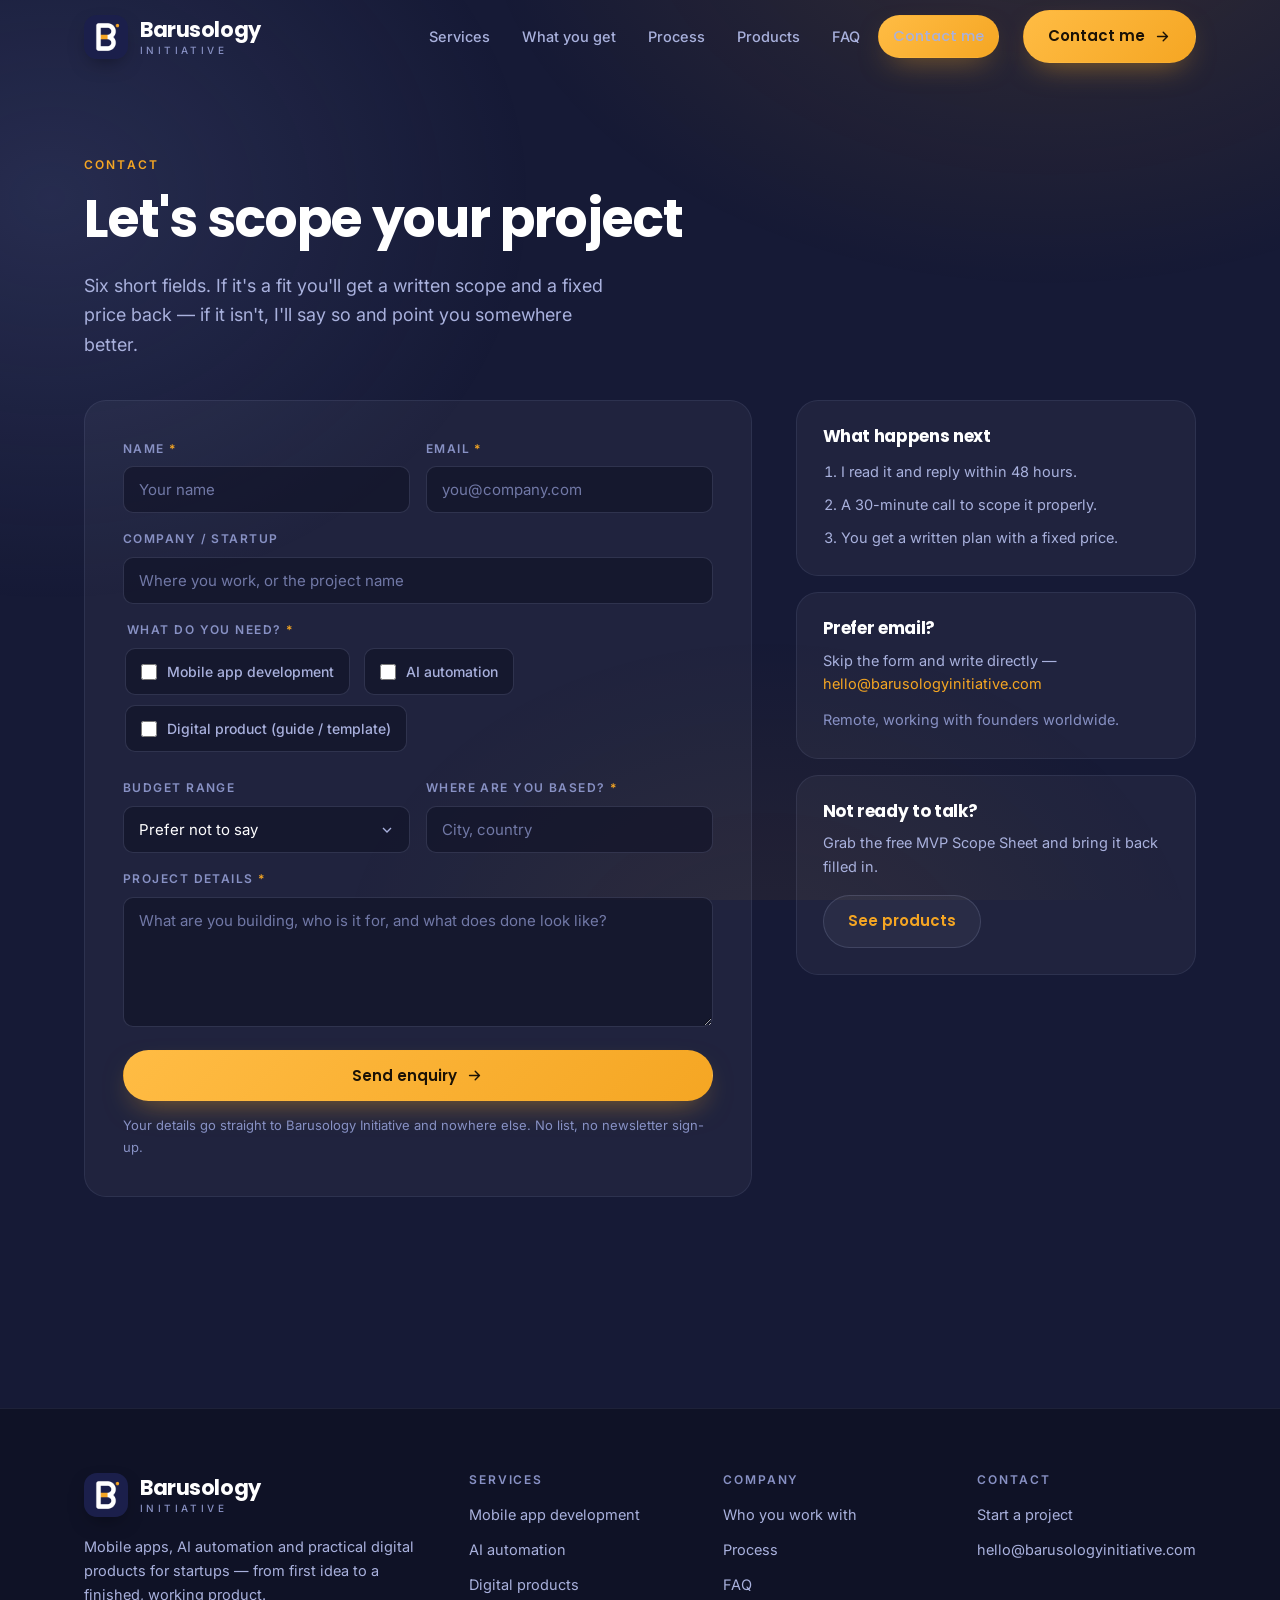
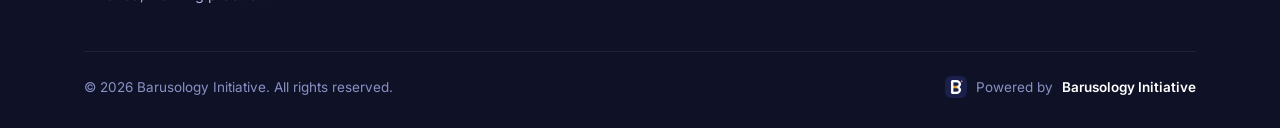
==== commit 9b664d3d: "Wire the live Google Form and fix three silent lead-loss bugs The published form's schema turned out" ====
--- a/contact.html
+++ b/contact.html
@@ -89,19 +89,28 @@
                                 <input class="input" id="company" name="company" type="text" autocomplete="organization" placeholder="Where you work, or the project name" />
                             </div>
 
+                            <fieldset class="field checks" data-required-group="service">
+                                <legend>What do you need? <span class="req">*</span></legend>
+                                <label class="check">
+                                    <input type="checkbox" name="service" value="Mobile App" />
+                                    <span>Mobile app development</span>
+                                </label>
+                                <label class="check">
+                                    <input type="checkbox" name="service" value="Ai Automation" />
+                                    <span>AI automation</span>
+                                </label>
+                                <label class="check">
+                                    <input
+                                        type="checkbox"
+                                        name="service"
+                                        value="Digital Product"
+                                    />
+                                    <span>Digital product (guide / template)</span>
+                                </label>
+                                <span class="err">Tick at least one so we know where to start.</span>
+                            </fieldset>
+
                             <div class="field-row">
-                                <div class="field">
-                                    <label for="service">What do you need? <span class="req">*</span></label>
-                                    <select class="select" id="service" name="service" data-required>
-                                        <option value="">Choose one…</option>
-                                        <option>Mobile app development</option>
-                                        <option>AI automation</option>
-                                        <option>Digital product (guide / template)</option>
-                                        <option>More than one of these</option>
-                                        <option>Something else</option>
-                                    </select>
-                                    <span class="err">Pick the closest match.</span>
-                                </div>
                                 <div class="field">
                                     <label for="budget">Budget range</label>
                                     <select class="select" id="budget" name="budget">
@@ -111,6 +120,11 @@
                                         <option>$5k – $15k</option>
                                         <option>$15k+</option>
                                     </select>
+                                </div>
+                                <div class="field">
+                                    <label for="address">Where are you based? <span class="req">*</span></label>
+                                    <input class="input" id="address" name="address" type="text" autocomplete="address-level2" placeholder="City, country" data-required />
+                                    <span class="err">City and country is plenty.</span>
                                 </div>
                             </div>
 
--- a/css/style.css
+++ b/css/style.css
@@ -1024,6 +1024,74 @@
     display: block;
 }
 
+/* checkbox group — styled as selectable pills */
+.checks {
+    padding: 0;
+    border: 0;
+    min-inline-size: 0;
+}
+
+.checks legend {
+    display: block;
+    width: 100%;
+    font-size: 12px;
+    font-weight: 600;
+    letter-spacing: 0.12em;
+    text-transform: uppercase;
+    color: var(--ink-3);
+    margin-bottom: 8px;
+}
+
+.checks .err {
+    clear: both;
+}
+
+/* `.field label` is 0-1-1, so the group's own labels need 0-2-0 to win */
+.checks .check {
+    display: inline-flex;
+    align-items: center;
+    gap: 10px;
+    margin: 0 10px 10px 0;
+    padding: 11px 15px;
+    border: 1px solid var(--line);
+    border-radius: var(--r-sm);
+    background: rgba(15, 18, 38, 0.6);
+    color: var(--ink-2);
+    font-family: var(--body);
+    font-size: 14px;
+    text-transform: none;
+    letter-spacing: 0;
+    font-weight: 500;
+    cursor: pointer;
+    transition:
+        border-color 0.2s ease,
+        background 0.2s ease,
+        color 0.2s ease;
+}
+
+.checks .check input {
+    width: 16px;
+    height: 16px;
+    margin: 0;
+    accent-color: var(--amber);
+    cursor: pointer;
+}
+
+.checks .check:hover {
+    border-color: rgba(245, 166, 35, 0.5);
+    color: var(--ink-1);
+}
+
+.checks .check:has(input:checked) {
+    border-color: var(--amber);
+    background: rgba(245, 166, 35, 0.1);
+    color: var(--ink-1);
+}
+
+.checks.invalid .check {
+    border-color: #ff6b8a;
+}
+
 .form-note {
     margin-top: 14px;
     font-size: 13px;
